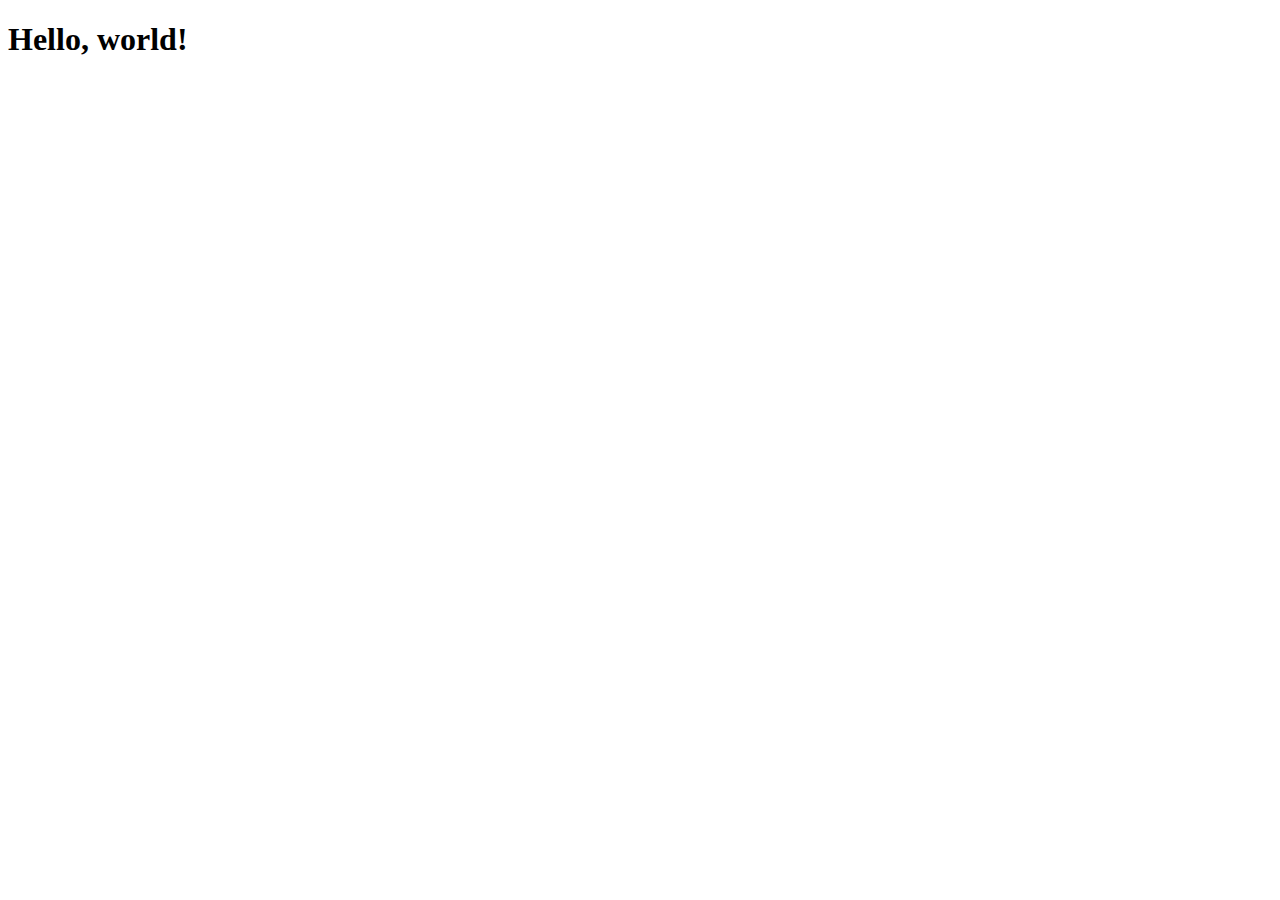
==== clipboard.html @ a330e73e "clipboard init" ====
<!doctype html>
<html lang="en">
  <head>
    <!-- Required meta tags -->
    <meta charset="utf-8">
    <meta name="viewport" content="width=device-width, initial-scale=1">

    <!-- Bootstrap CSS -->
    <link href="https://cdn.jsdelivr.net/npm/bootstrap@5.0.2/dist/css/bootstrap.min.css" rel="stylesheet" integrity="sha384-EVSTQN3/azprG1Anm3QDgpJLIm9Nao0Yz1ztcQTwFspd3yD65VohhpuuCOmLASjC" crossorigin="anonymous">

    <title>Hello, world!</title>
  </head>
  <body>
    <h1>Hello, world!</h1>

    <!-- Optional JavaScript; choose one of the two! -->

    <!-- Option 1: Bootstrap Bundle with Popper -->
    <script src="https://cdn.jsdelivr.net/npm/bootstrap@5.0.2/dist/js/bootstrap.bundle.min.js" integrity="sha384-MrcW6ZMFYlzcLA8Nl+NtUVF0sA7MsXsP1UyJoMp4YLEuNSfAP+JcXn/tWtIaxVXM" crossorigin="anonymous"></script>

    <!-- Option 2: Separate Popper and Bootstrap JS -->
    <!--
    <script src="https://cdn.jsdelivr.net/npm/@popperjs/core@2.9.2/dist/umd/popper.min.js" integrity="sha384-IQsoLXl5PILFhosVNubq5LC7Qb9DXgDA9i+tQ8Zj3iwWAwPtgFTxbJ8NT4GN1R8p" crossorigin="anonymous"></script>
    <script src="https://cdn.jsdelivr.net/npm/bootstrap@5.0.2/dist/js/bootstrap.min.js" integrity="sha384-cVKIPhGWiC2Al4u+LWgxfKTRIcfu0JTxR+EQDz/bgldoEyl4H0zUF0QKbrJ0EcQF" crossorigin="anonymous"></script>
    -->
  </body>
</html>
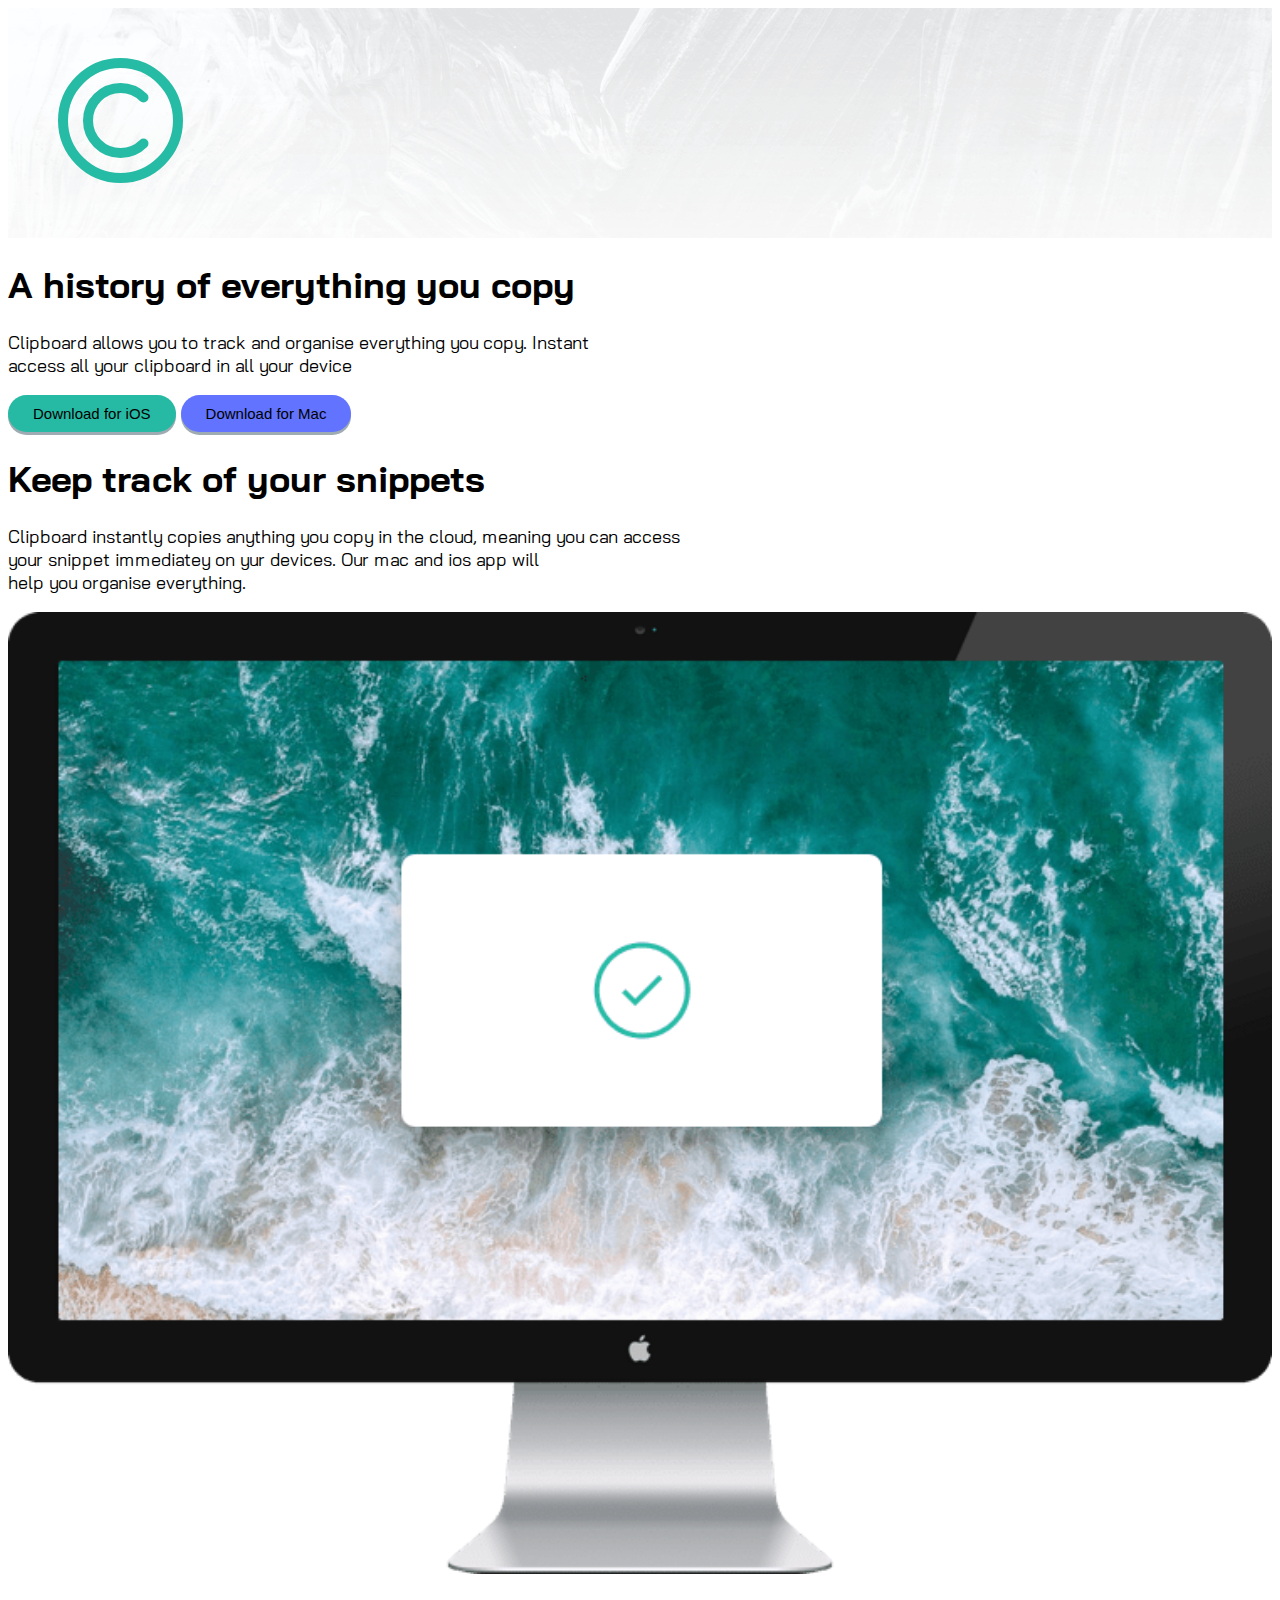
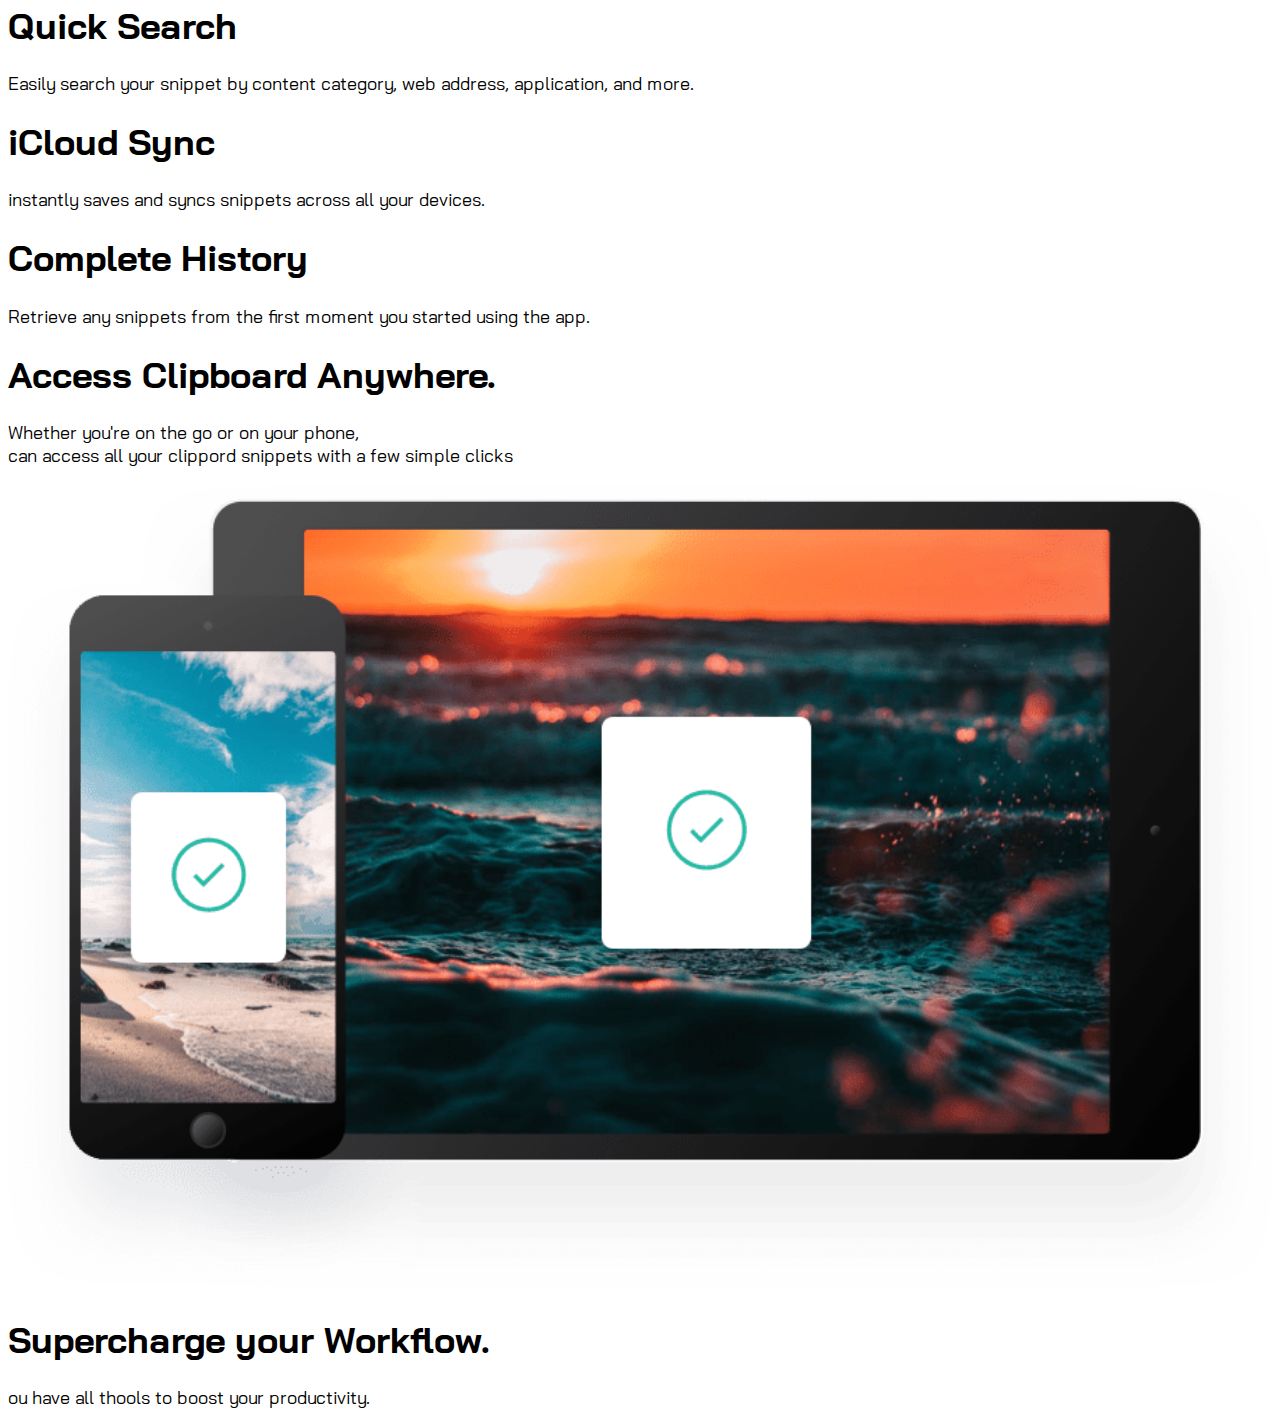
==== commit edfad693: "done with a section" ====
--- a/clipboard.html
+++ b/clipboard.html
@@ -7,11 +7,63 @@
 
     <!-- Bootstrap CSS -->
     <link href="https://cdn.jsdelivr.net/npm/bootstrap@5.0.2/dist/css/bootstrap.min.css" rel="stylesheet" integrity="sha384-EVSTQN3/azprG1Anm3QDgpJLIm9Nao0Yz1ztcQTwFspd3yD65VohhpuuCOmLASjC" crossorigin="anonymous">
+    <link rel="stylesheet" href="assets/css/clipboard.css">
 
     <title>Hello, world!</title>
   </head>
   <body>
-    <h1>Hello, world!</h1>
+    <nav class="headerimage">
+        <img src="/assets/images/clipboard/logo.svg" class="mx-auto d-block" style="padding: 50px;" alt="">
+    </nav>
+    <div class="text-center m-2">
+        <h1>A history of everything you copy</h1>
+        <p class="pt-2 pb-3">Clipboard allows you to track and organise everything you copy. Instant <br> access all your clipboard in all your device</p>
+        <div class="m-5">
+            <button class="ios text-white col-12 col-lg-2 me-2 mb-4 mb-md-0">Download for iOS</button>
+            <button class="mac text-white col-12 col-lg-2">Download for Mac</button>
+        </div>
+        <h1 class="mt-2">Keep track of your snippets</h1>
+        <p class="pt-2 pb-3">Clipboard instantly copies anything you copy in the cloud, meaning you can access <br> your snippet immediatey on yur devices. Our mac and ios app will <br>  help you organise everything.</p>
+    </div>
+    <div class="row m-2">
+        <div class="col-12 col-lg-6">
+            <img src="/assets/images/clipboard/image-computer.png" alt="" style="width: 100%;">
+        </div>
+        <div class="col-12 col-lg-4">
+            <div class="row mb-2">
+                <div class="m-2">
+                    <h1>Quick Search</h1>
+                    <p class="pt-2 pb-3">Easily search your snippet by content category, web address, application, and more.</p>
+                </div>
+                <div class="m-2">
+                    <h1>iCloud Sync</h1>
+                    <p class="pt-2 pb-3">instantly saves and syncs snippets across all your devices.</p>
+                </div>
+                <div class=" m-2">
+                    <h1>Complete History</h1>
+                    <p class="pt-2 pb-3">Retrieve any snippets from the first moment you started using the app.</p>
+                </div>
+            </div>
+        
+        </div>
+    </div>
+
+    <div class="text-center m-2">
+        <h1 class="mt-5">Access Clipboard Anywhere.</h1>
+        <p class="pt-2 pb-3">Whether you're on the go or on your phone, <br> can access all your clippord snippets with a few simple clicks</p>
+        <img src="assets/images/clipboard/image-devices.png" alt="" class="mt-5" style="width: 100%;">
+
+        <h1 class="mt-5">Supercharge your Workflow.</h1>
+        <p class="pt-2 pb-3">ou have all thools to boost your productivity.</p>
+    </div>
+
+    <div class="row">
+        <div class="col-12 col-lg-4"></div>
+        <div class="col-12 col-lg-4"></div>
+        <div class="col-12 col-lg-4"></div>
+        <div class="col-12 col-lg-4"></div>
+    </div>
+
 
     <!-- Optional JavaScript; choose one of the two! -->
 
--- a/assets/css/clipboard.css
+++ b/assets/css/clipboard.css
@@ -0,0 +1,48 @@
+@import url('https://fonts.googleapis.com/css2?family=Bai+Jamjuree:wght@400;500;600&display=swap');
+body{
+    background-color: #fff;
+    font-family: 'Bai Jamjuree', sans-serif;
+    font-size: 18px;
+}
+
+.headerimage{
+    background-image: url(../images/clipboard/bg-header-desktop.png);
+    background-size: cover
+}
+
+
+.mac {
+    background-color: hsl(233, 100%, 69%);
+    box-shadow: 0px 3px hsl(201, 11%, 66%);
+}
+
+.ios {
+    background-color: hsl(171, 66%, 44%);
+    box-shadow: 0px 3px hsl(201, 11%, 66%);
+}
+
+.ios, .mac {
+    border: 1px;
+    border-radius: 25px;
+    padding: 10px 25px;
+    font-size: 15px;
+}
+
+
+
+/* for small screen phone screen */
+@media only screen and (max-width: 600) {
+    .headerimage{
+        background-image: url(../images/clipboard/bg-header-mobile.png);
+    } 
+    
+}
+
+
+
+/* Medium devices (landscape tablets, 768px and up) */
+/* @media only screen and (min-width: 768px) {
+
+} */
+
+
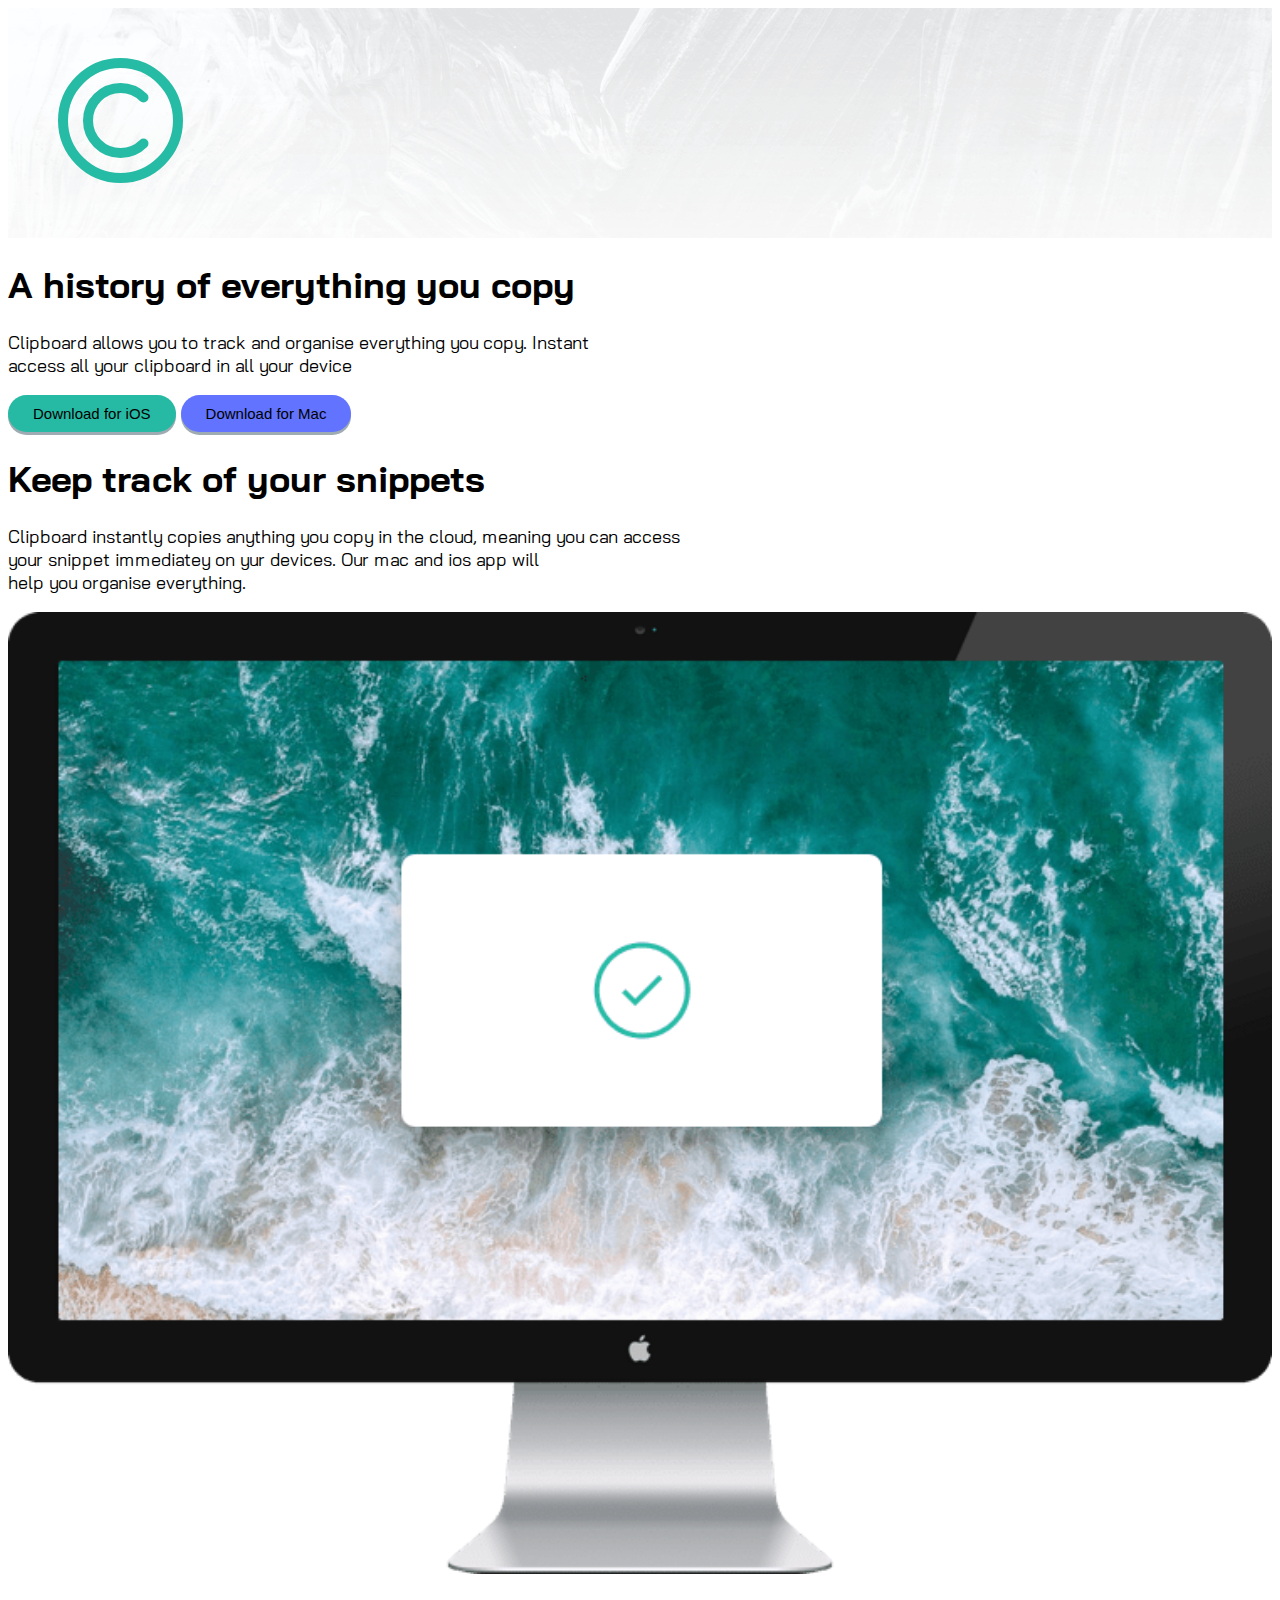
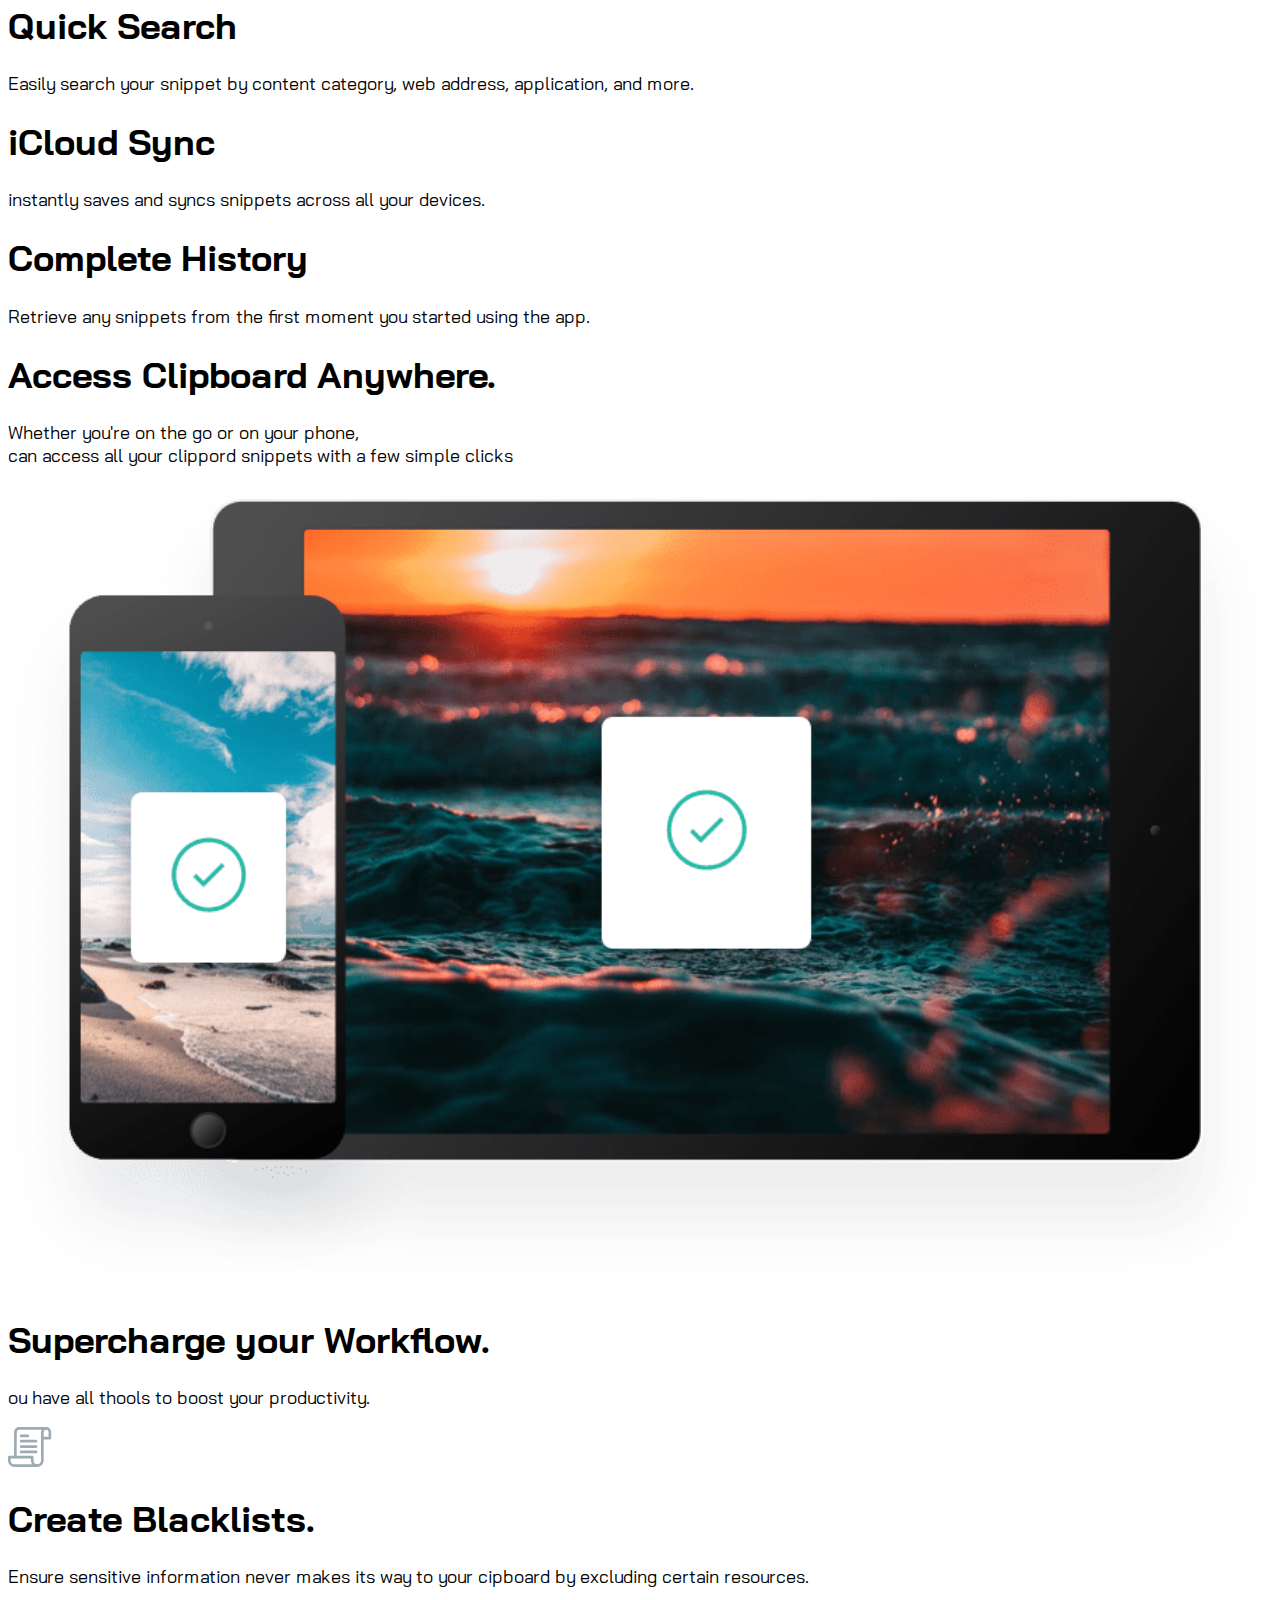
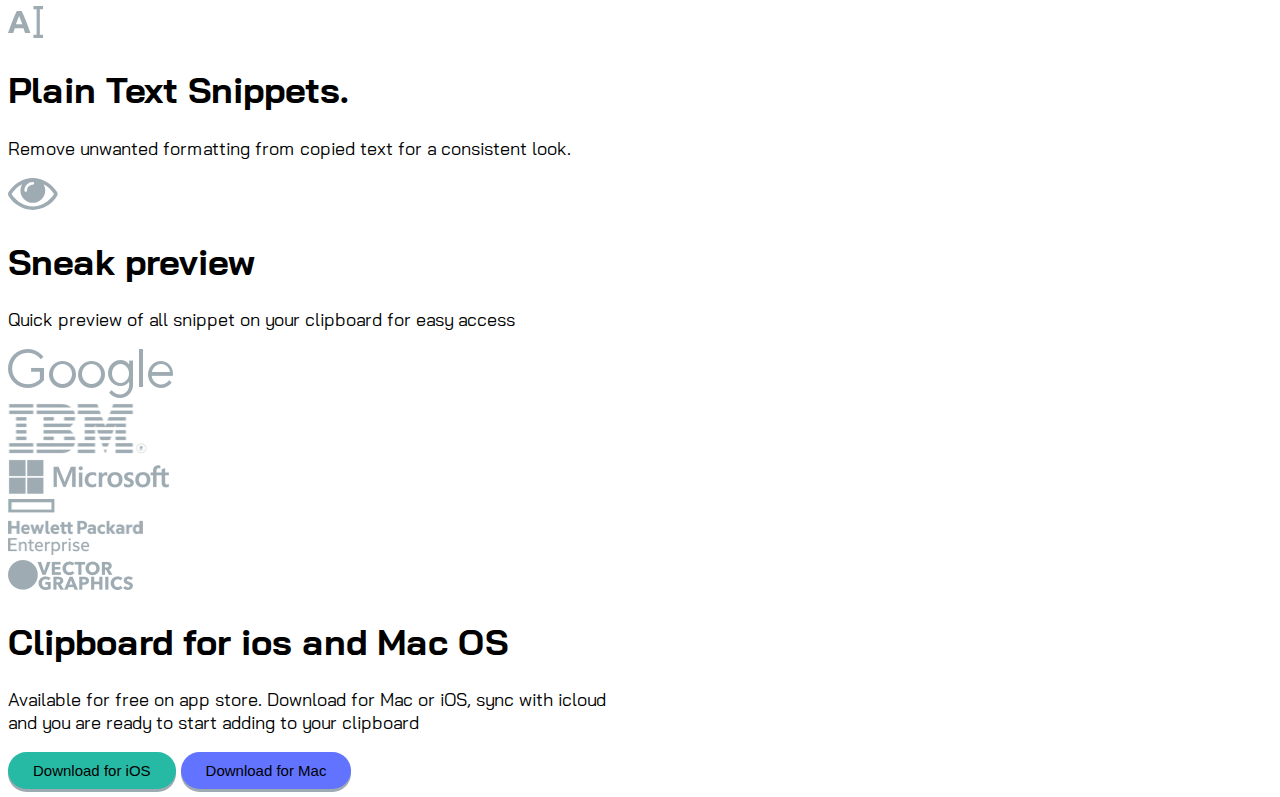
==== commit ea786ac1: "done with a section with button" ====
--- a/clipboard.html
+++ b/clipboard.html
@@ -57,11 +57,58 @@
         <p class="pt-2 pb-3">ou have all thools to boost your productivity.</p>
     </div>
 
-    <div class="row">
+    <div class="row text-center m-2">
+        <div class="col-12 col-lg-4">
+            <img src="assets/images/clipboard/icon-blacklist.svg" alt="">
+            <h1 class="mt-5">Create Blacklists.</h1>
+            <p class="pt-2 pb-3">Ensure sensitive information never makes its way to your cipboard by excluding certain resources.</p>
+        </div>
+        <div class="col-12 col-lg-4">
+            <img src="assets/images/clipboard/icon-text.svg" alt="">
+            <h1 class="mt-5">Plain Text Snippets.</h1>
+            <p class="pt-2 pb-3">Remove unwanted formatting from copied text for a consistent look.</p>
+        </div>
+        <div class="col-12 col-lg-4">
+            <img src="assets/images/clipboard/icon-preview.svg" alt="">
+            <h1 class="mt-5">Sneak preview</h1>
+            <p class="pt-2 pb-3">Quick preview of all snippet on your clipboard for easy access</p>
+        </div>
         <div class="col-12 col-lg-4"></div>
-        <div class="col-12 col-lg-4"></div>
-        <div class="col-12 col-lg-4"></div>
-        <div class="col-12 col-lg-4"></div>
+    </div>
+
+    <div class="row text-center m-2 mt-5">
+        <div class="col-lg-1"></div>
+        <div class="col-12 col-lg-2 mt-5">
+            <img src="assets/images/clipboard/logo-google.png" alt="">
+        </div>
+        <div class="col-12 col-lg-2 mt-5">
+            <img src="assets/images/clipboard/logo-ibm.png" alt="">
+        </div>
+        <div class="col-12 col-lg-2 mt-5">
+            <img src="assets/images/clipboard/logo-microsoft.png" alt="">
+        </div>
+        <div class="col-12 col-lg-2 mt-5">
+            <img src="assets/images/clipboard/logo-hp.png" alt="">
+        </div>
+        <div class="col-12 col-lg-2 mt-5">
+            <img src="assets/images/clipboard/logo-vector-graphics.png" alt="">
+        </div>
+        <div class="col-lg-1"></div>
+    </div>
+
+    <div class=" m-2 mt-5">
+        
+        <div class="text-center m-2">
+            <h1>Clipboard for ios and Mac OS</h1>
+            <p class="pt-2 pb-3">Available for free on app store. Download for Mac or iOS, sync with icloud <br> and you are ready to start adding to your clipboard</p>
+            <div class="m-5">
+                <button class="ios text-white col-12 col-lg-2 me-2 mb-4 mb-md-0">Download for iOS</button>
+                <button class="mac text-white col-12 col-lg-2">Download for Mac</button>
+            </div>
+            
+        </div>
+        
+        <!-- <div class="col-12 col-lg-3"></div> -->
     </div>
 
 
--- a/assets/css/clipboard.css
+++ b/assets/css/clipboard.css
@@ -28,6 +28,13 @@
     font-size: 15px;
 }
 
+.center {
+    margin: auto;
+    width: 50%;
+    /* border: 3px solid green; */
+    padding: 10px;
+}
+
 
 
 /* for small screen phone screen */
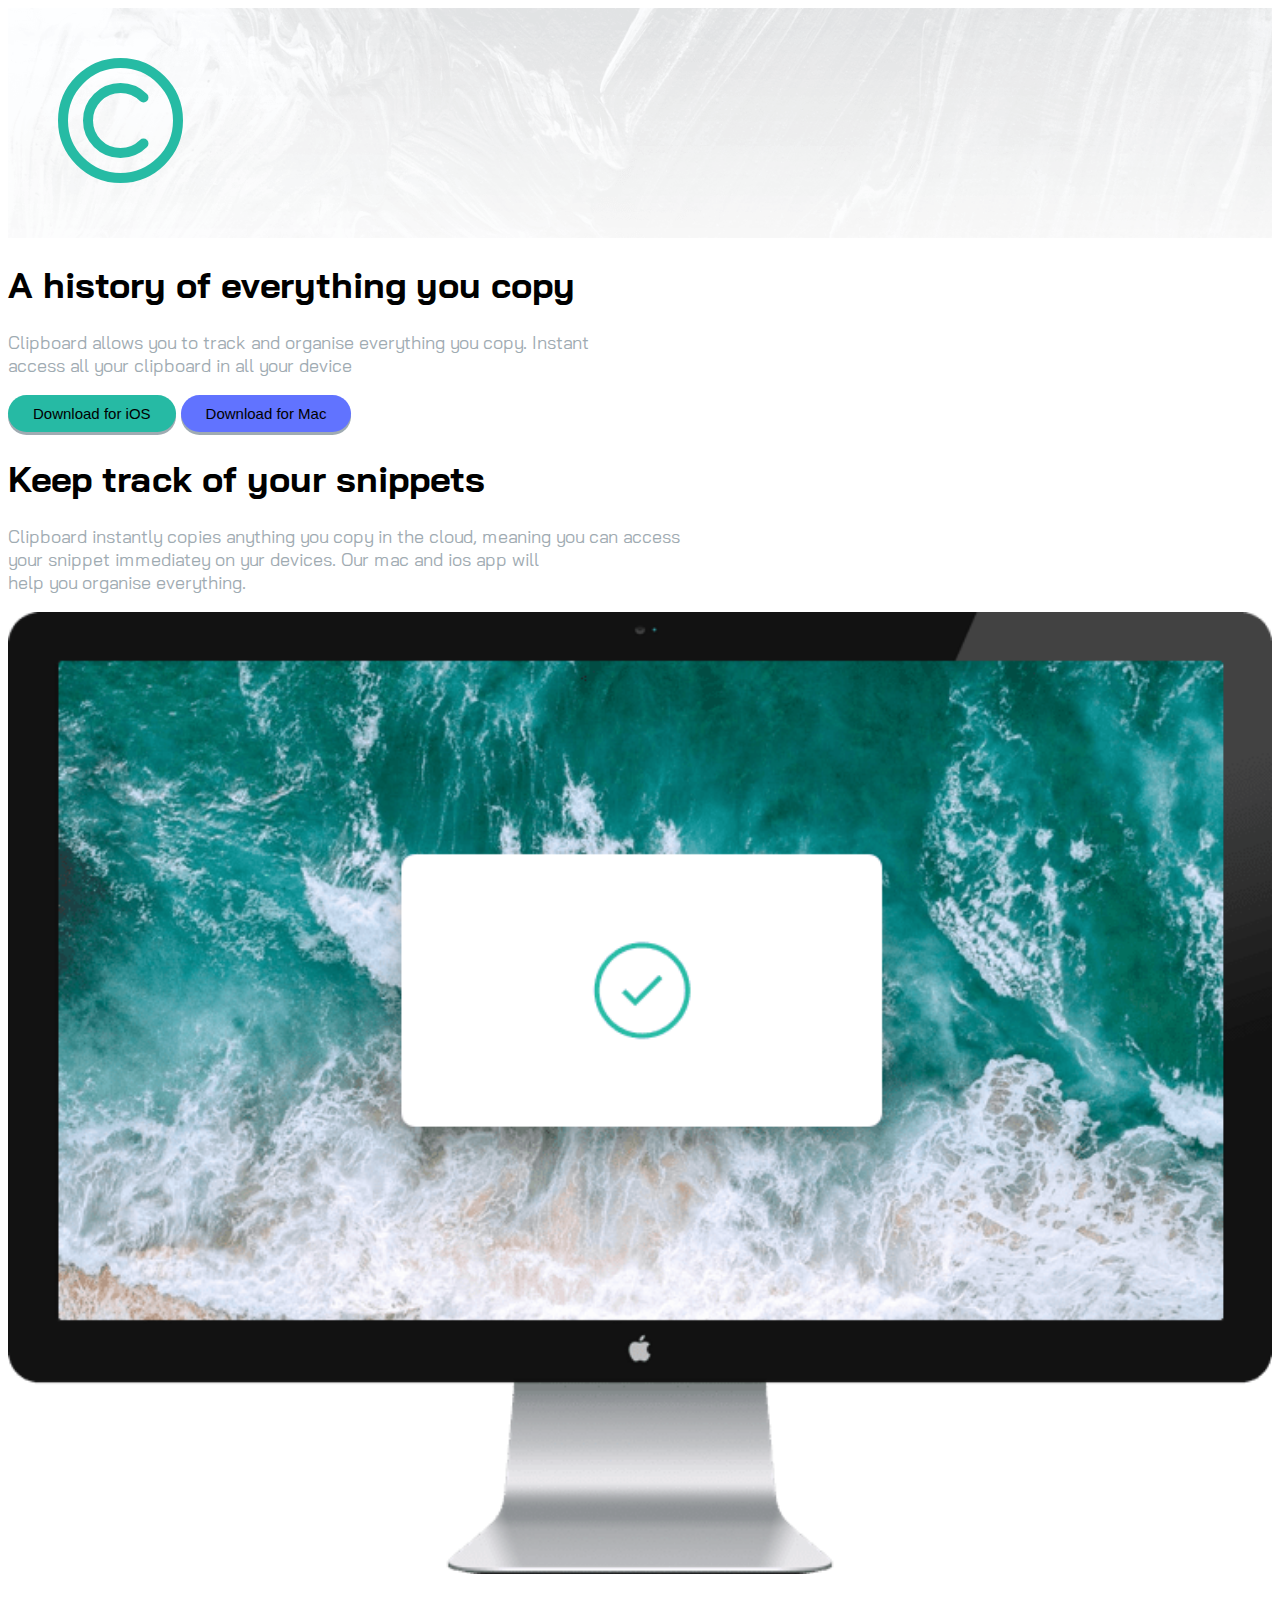
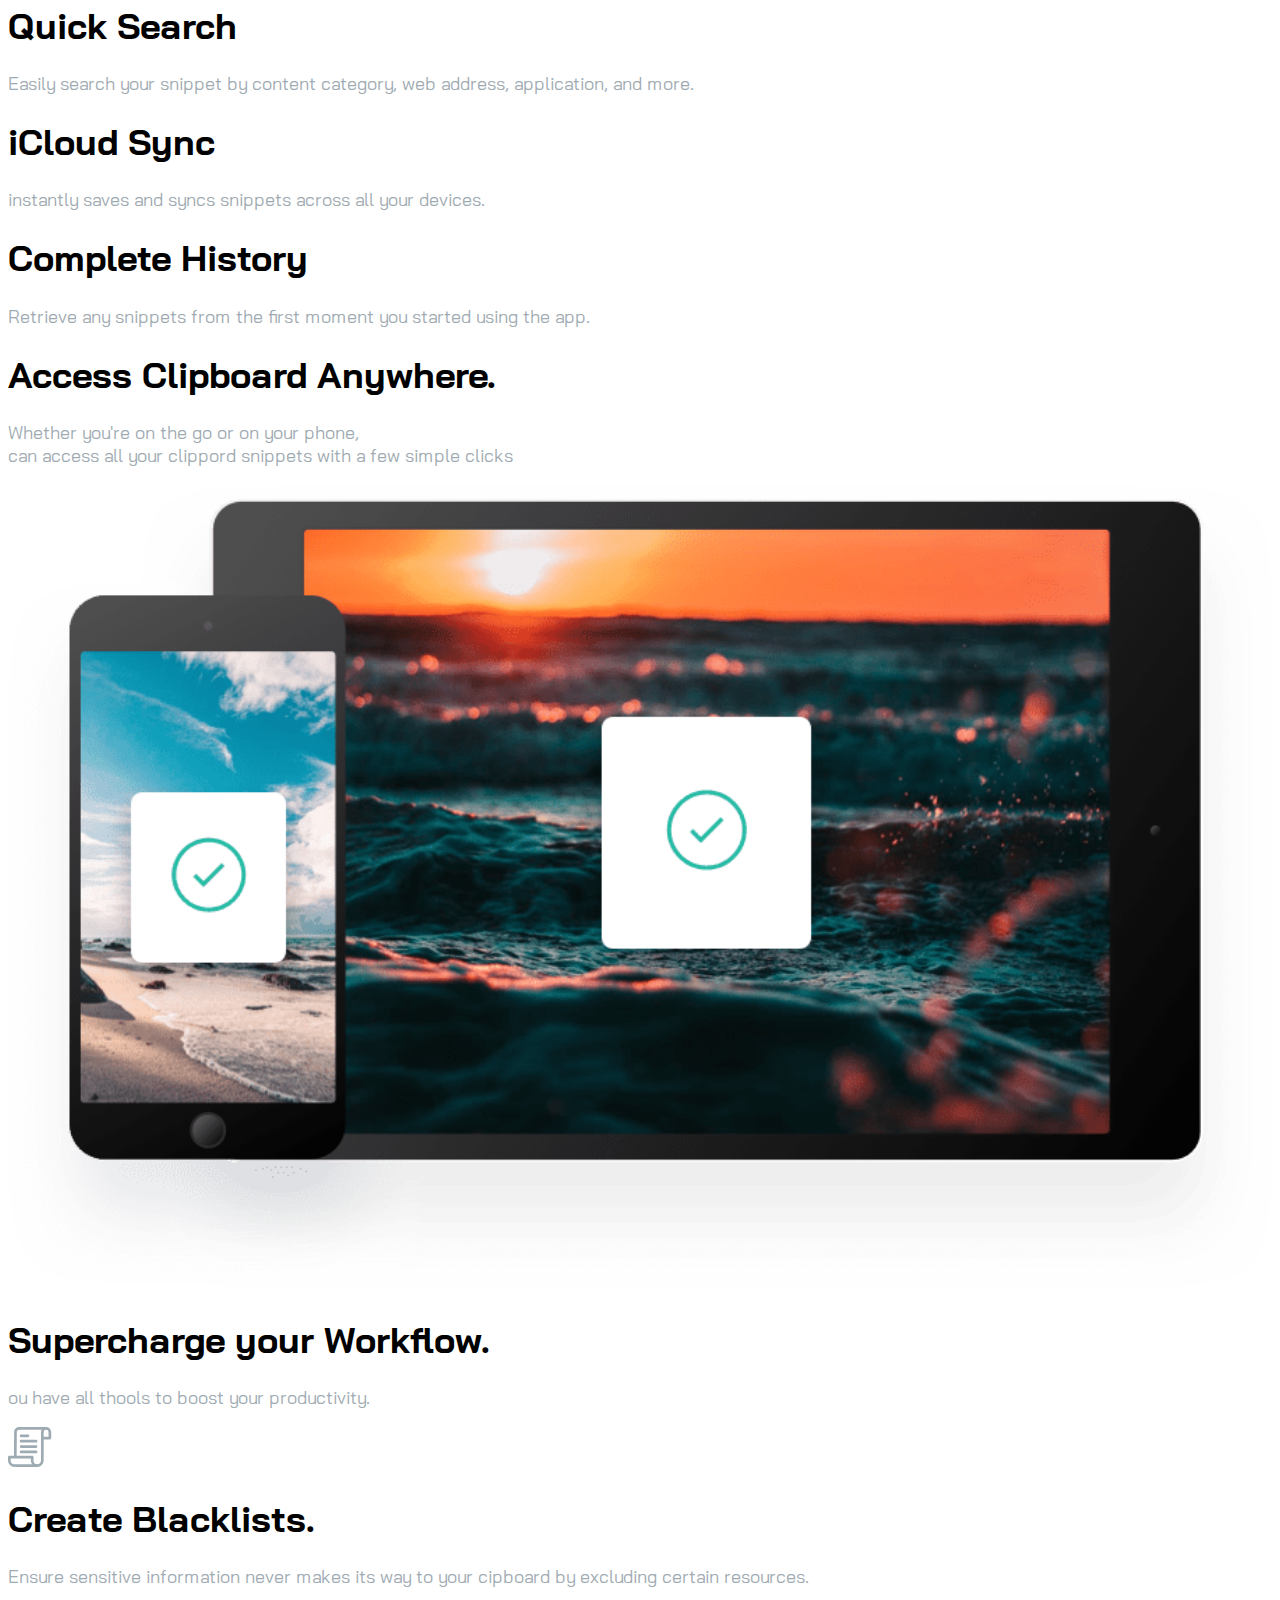
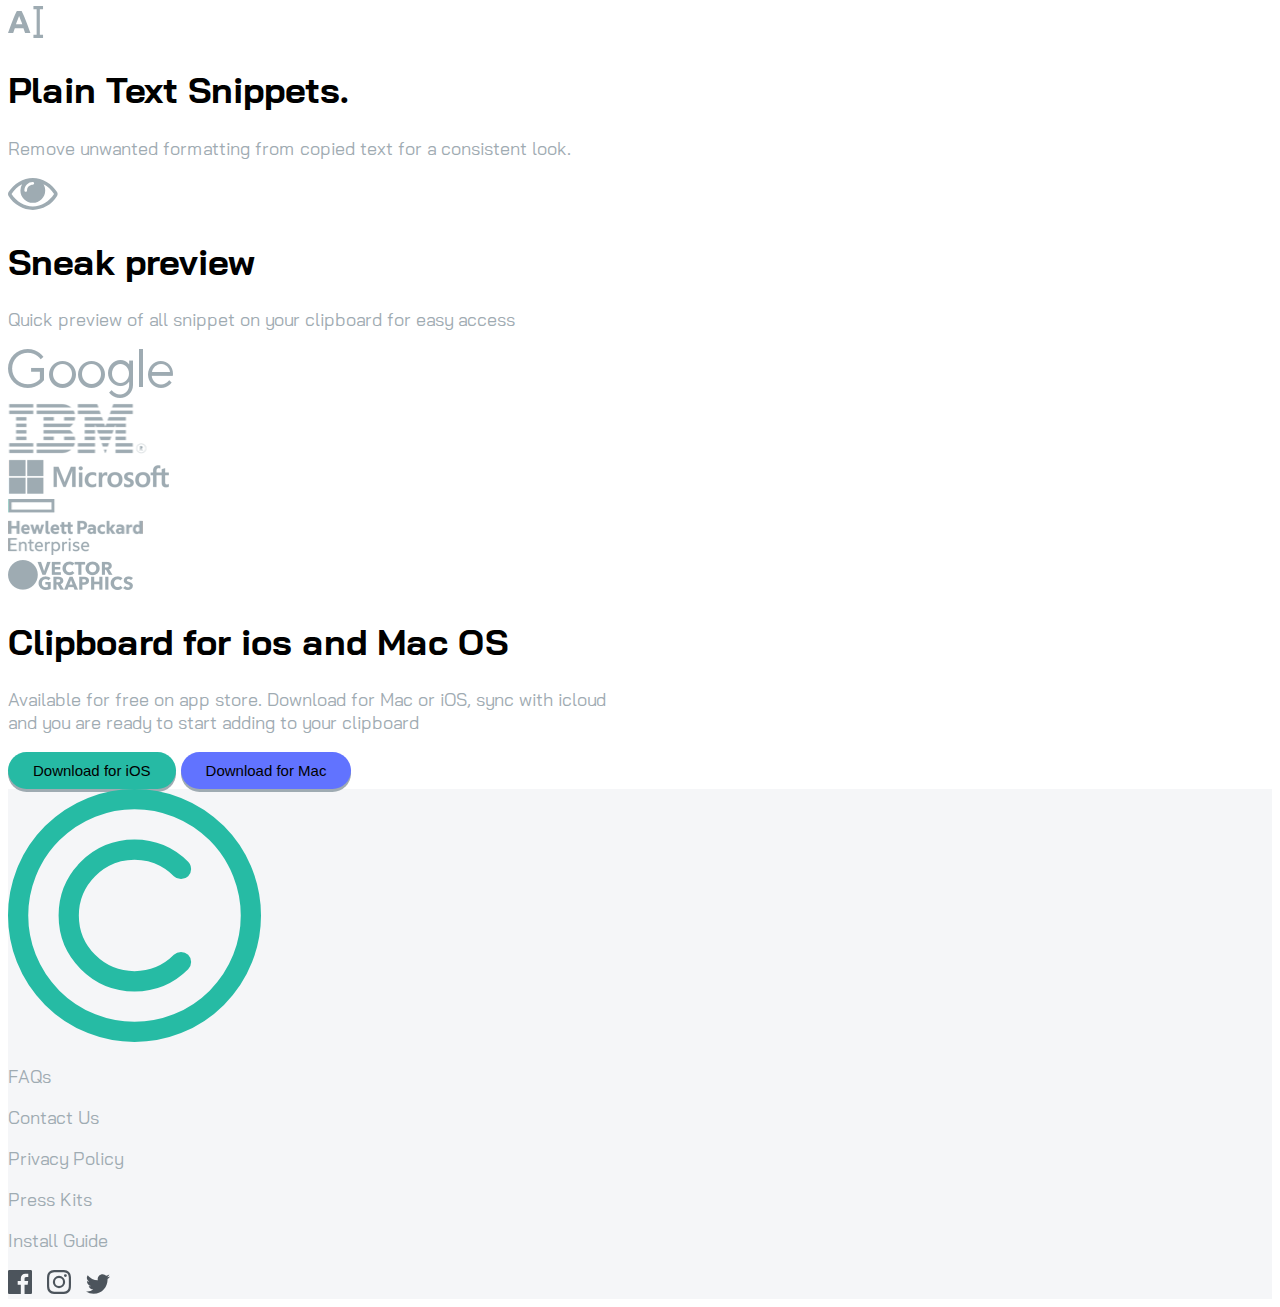
==== commit 86b97d58: "done with the UI" ====
--- a/clipboard.html
+++ b/clipboard.html
@@ -111,6 +111,31 @@
         <!-- <div class="col-12 col-lg-3"></div> -->
     </div>
 
+    <div class="row footer text-center m-2 pt-4">
+        <div class="col-12 col-lg-2 pb-3">
+            <img src="assets/images/clipboard/logo.svg" style="width: 20%;" alt="">
+        </div>
+        <div class="col-12 col-lg-2 pb-3">
+            <p>FAQs</p>
+            <p>Contact Us</p>
+        </div>
+        <div class="col-12 col-lg-2 pb-3">
+            <p>Privacy Policy</p>
+            <p>Press Kits</p>
+        </div>
+        <div class="col-12 col-lg-2 pb-3">
+            <p>Install Guide</p>
+        </div>
+        <div class="col-12 col-lg-4 pb-3 d-flex justify-content-center">
+            <div class="col-lg-1"></div>
+            <div class="col-12 col-lg-4">
+                <img style="padding-right: 10px;" src="assets/images/clipboard/icon-facebook.svg" alt="">
+                <img style="padding-right: 10px;" src="assets/images/clipboard/icon-instagram.svg" alt="">
+                <img src="assets/images/clipboard/icon-twitter.svg" alt="">
+            </div>
+        </div>
+    </div>
+
 
     <!-- Optional JavaScript; choose one of the two! -->
 
--- a/assets/css/clipboard.css
+++ b/assets/css/clipboard.css
@@ -10,6 +10,9 @@
     background-size: cover
 }
 
+p{ 
+    color: hsl(201, 11%, 66%);;
+}
 
 .mac {
     background-color: hsl(233, 100%, 69%);
@@ -35,6 +38,10 @@
     padding: 10px;
 }
 
+.footer{
+    background-color: #F5F6F8;
+}
+
 
 
 /* for small screen phone screen */
